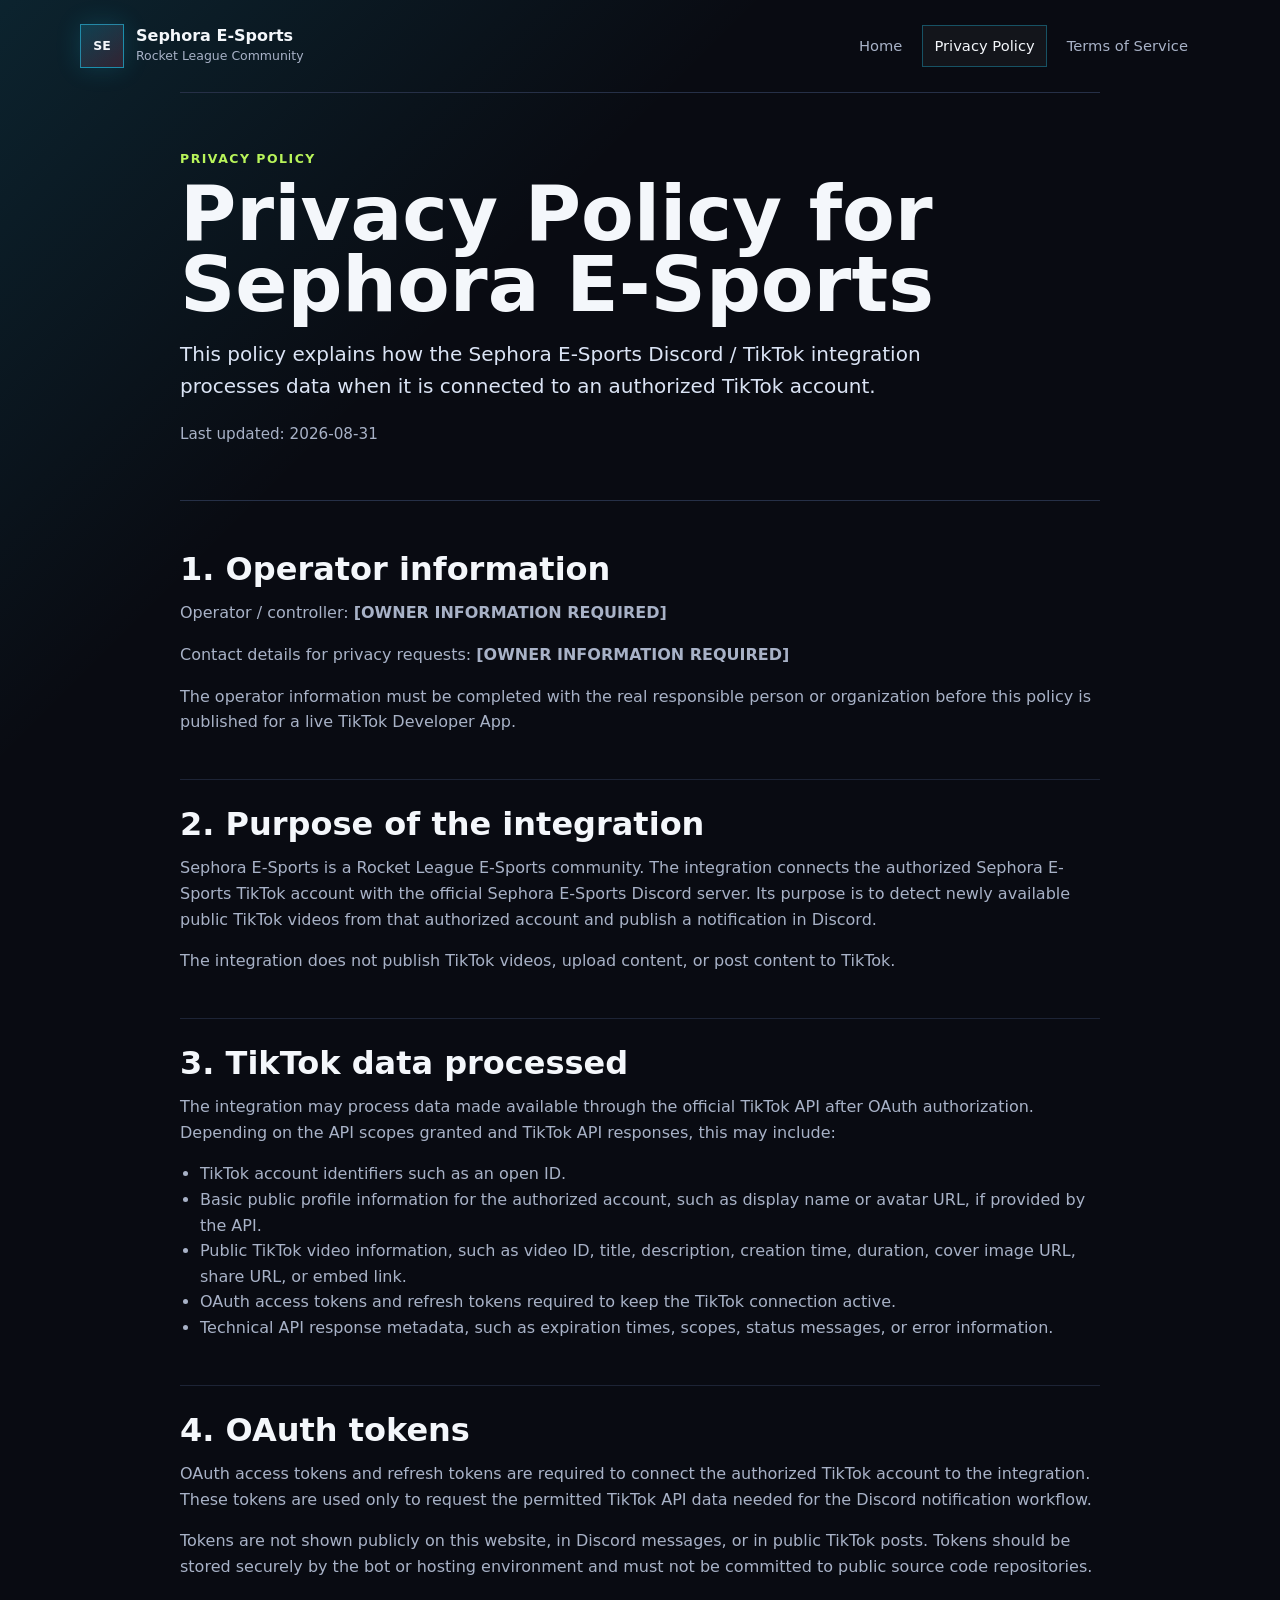
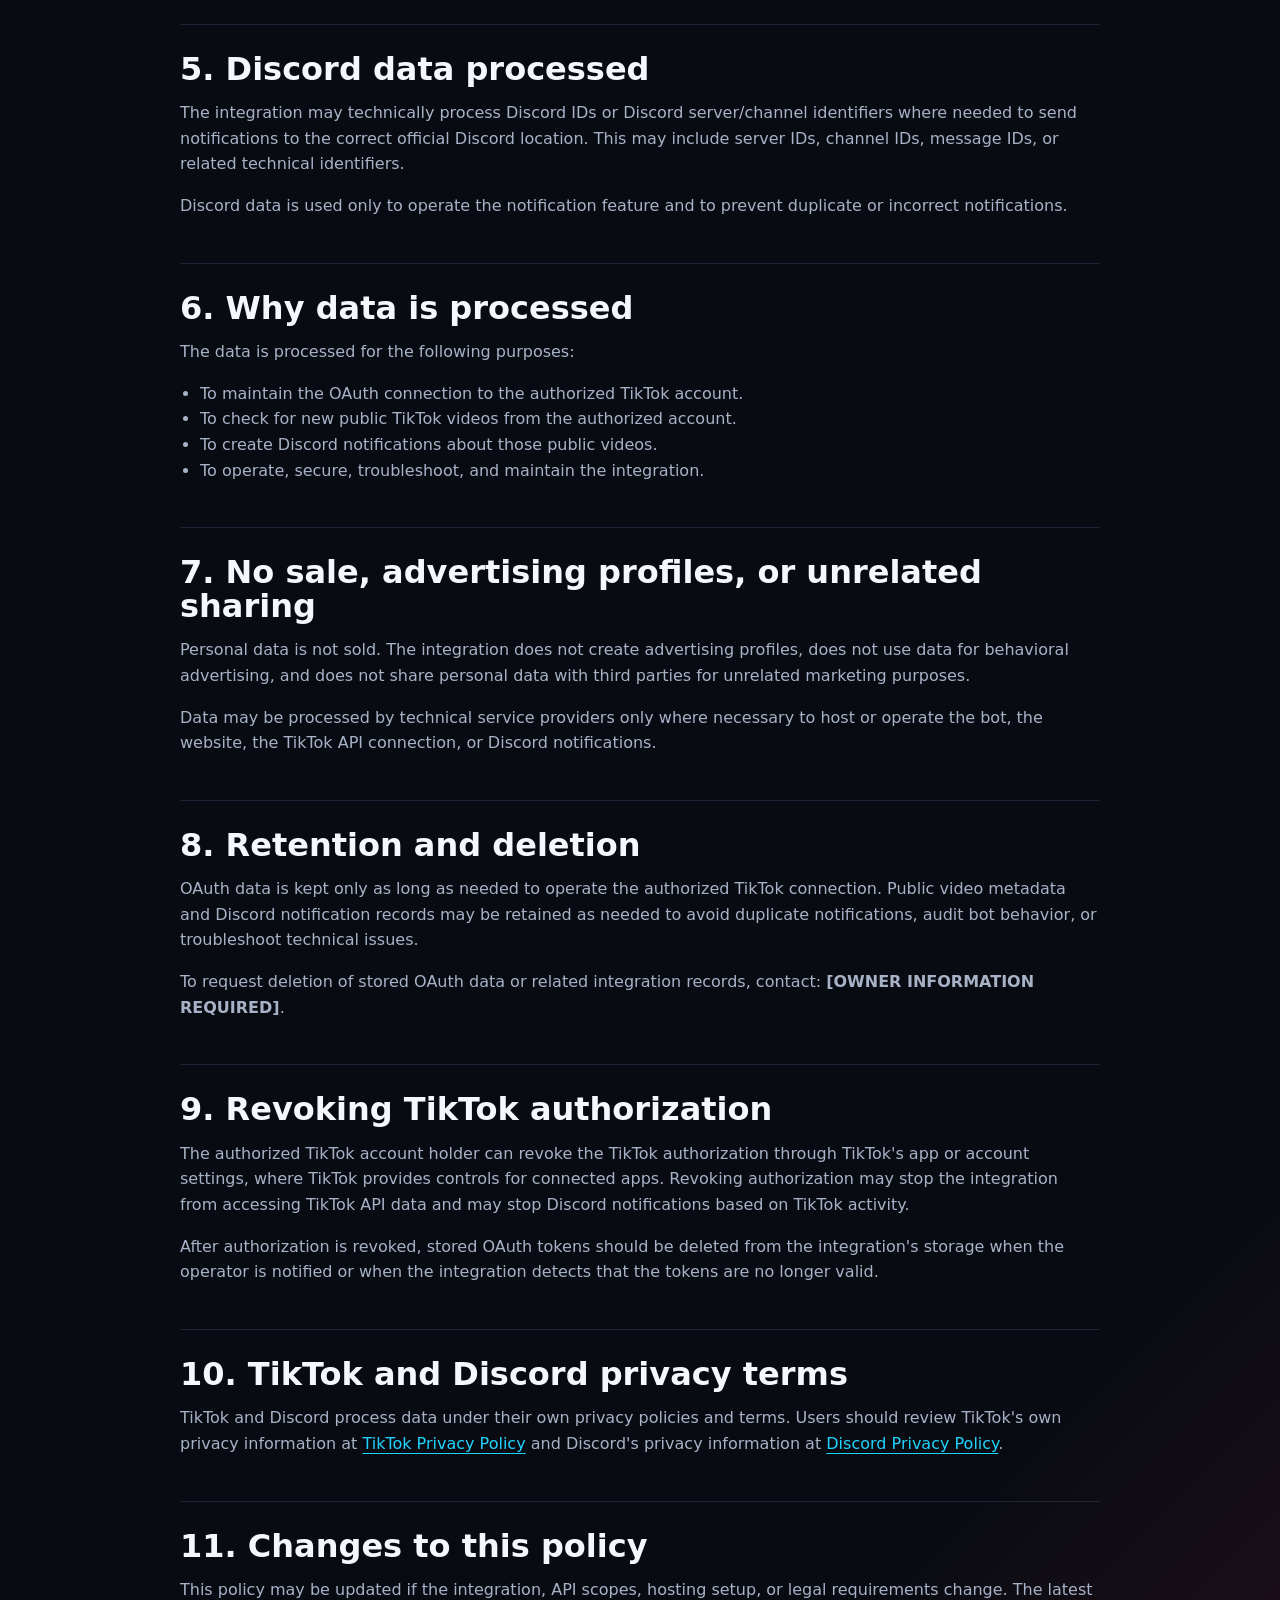
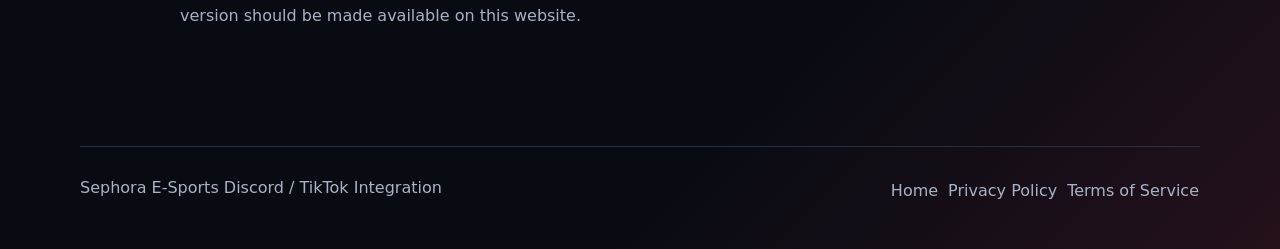
==== privacy/index.html @ 8995086f "Add files via upload" ====
<!doctype html>
<html lang="en">
  <head>
    <meta charset="utf-8">
    <meta name="viewport" content="width=device-width, initial-scale=1">
    <title>Privacy Policy | Sephora E-Sports</title>
    <meta name="description" content="Privacy Policy for the Sephora E-Sports Discord and TikTok integration.">
    <link rel="stylesheet" href="../assets/styles.css">
  </head>
  <body>
    <header class="site-header">
      <a class="brand" href="../" aria-label="Sephora E-Sports home">
        <span class="brand-mark" aria-hidden="true">SE</span>
        <span>
          <strong>Sephora E-Sports</strong>
          <small>Rocket League Community</small>
        </span>
      </a>
      <nav class="site-nav" aria-label="Main navigation">
        <a href="../">Home</a>
        <a aria-current="page" href="./">Privacy Policy</a>
        <a href="../terms/">Terms of Service</a>
      </nav>
    </header>

    <main class="document">
      <section class="document-hero">
        <p class="eyebrow">Privacy Policy</p>
        <h1>Privacy Policy for Sephora E-Sports</h1>
        <p class="lead">
          This policy explains how the Sephora E-Sports Discord / TikTok
          integration processes data when it is connected to an authorized
          TikTok account.
        </p>
        <p class="updated">Last updated: 2026-08-31</p>
      </section>

      <article class="legal-content">
        <section>
          <h2>1. Operator information</h2>
          <p>
            Operator / controller: <strong>[OWNER INFORMATION REQUIRED]</strong>
          </p>
          <p>
            Contact details for privacy requests:
            <strong>[OWNER INFORMATION REQUIRED]</strong>
          </p>
          <p>
            The operator information must be completed with the real responsible
            person or organization before this policy is published for a live
            TikTok Developer App.
          </p>
        </section>

        <section>
          <h2>2. Purpose of the integration</h2>
          <p>
            Sephora E-Sports is a Rocket League E-Sports community. The
            integration connects the authorized Sephora E-Sports TikTok account
            with the official Sephora E-Sports Discord server. Its purpose is to
            detect newly available public TikTok videos from that authorized
            account and publish a notification in Discord.
          </p>
          <p>
            The integration does not publish TikTok videos, upload content, or
            post content to TikTok.
          </p>
        </section>

        <section>
          <h2>3. TikTok data processed</h2>
          <p>
            The integration may process data made available through the official
            TikTok API after OAuth authorization. Depending on the API scopes
            granted and TikTok API responses, this may include:
          </p>
          <ul>
            <li>TikTok account identifiers such as an open ID.</li>
            <li>Basic public profile information for the authorized account, such as display name or avatar URL, if provided by the API.</li>
            <li>Public TikTok video information, such as video ID, title, description, creation time, duration, cover image URL, share URL, or embed link.</li>
            <li>OAuth access tokens and refresh tokens required to keep the TikTok connection active.</li>
            <li>Technical API response metadata, such as expiration times, scopes, status messages, or error information.</li>
          </ul>
        </section>

        <section>
          <h2>4. OAuth tokens</h2>
          <p>
            OAuth access tokens and refresh tokens are required to connect the
            authorized TikTok account to the integration. These tokens are used
            only to request the permitted TikTok API data needed for the Discord
            notification workflow.
          </p>
          <p>
            Tokens are not shown publicly on this website, in Discord messages,
            or in public TikTok posts. Tokens should be stored securely by the
            bot or hosting environment and must not be committed to public source
            code repositories.
          </p>
        </section>

        <section>
          <h2>5. Discord data processed</h2>
          <p>
            The integration may technically process Discord IDs or Discord
            server/channel identifiers where needed to send notifications to the
            correct official Discord location. This may include server IDs,
            channel IDs, message IDs, or related technical identifiers.
          </p>
          <p>
            Discord data is used only to operate the notification feature and to
            prevent duplicate or incorrect notifications.
          </p>
        </section>

        <section>
          <h2>6. Why data is processed</h2>
          <p>The data is processed for the following purposes:</p>
          <ul>
            <li>To maintain the OAuth connection to the authorized TikTok account.</li>
            <li>To check for new public TikTok videos from the authorized account.</li>
            <li>To create Discord notifications about those public videos.</li>
            <li>To operate, secure, troubleshoot, and maintain the integration.</li>
          </ul>
        </section>

        <section>
          <h2>7. No sale, advertising profiles, or unrelated sharing</h2>
          <p>
            Personal data is not sold. The integration does not create
            advertising profiles, does not use data for behavioral advertising,
            and does not share personal data with third parties for unrelated
            marketing purposes.
          </p>
          <p>
            Data may be processed by technical service providers only where
            necessary to host or operate the bot, the website, the TikTok API
            connection, or Discord notifications.
          </p>
        </section>

        <section>
          <h2>8. Retention and deletion</h2>
          <p>
            OAuth data is kept only as long as needed to operate the authorized
            TikTok connection. Public video metadata and Discord notification
            records may be retained as needed to avoid duplicate notifications,
            audit bot behavior, or troubleshoot technical issues.
          </p>
          <p>
            To request deletion of stored OAuth data or related integration
            records, contact: <strong>[OWNER INFORMATION REQUIRED]</strong>.
          </p>
        </section>

        <section>
          <h2>9. Revoking TikTok authorization</h2>
          <p>
            The authorized TikTok account holder can revoke the TikTok
            authorization through TikTok's app or account settings, where TikTok
            provides controls for connected apps. Revoking authorization may stop
            the integration from accessing TikTok API data and may stop Discord
            notifications based on TikTok activity.
          </p>
          <p>
            After authorization is revoked, stored OAuth tokens should be deleted
            from the integration's storage when the operator is notified or when
            the integration detects that the tokens are no longer valid.
          </p>
        </section>

        <section>
          <h2>10. TikTok and Discord privacy terms</h2>
          <p>
            TikTok and Discord process data under their own privacy policies and
            terms. Users should review TikTok's own privacy information at
            <a href="https://www.tiktok.com/legal/page/us/privacy-policy/en" rel="noreferrer">TikTok Privacy Policy</a>
            and Discord's privacy information at
            <a href="https://discord.com/privacy" rel="noreferrer">Discord Privacy Policy</a>.
          </p>
        </section>

        <section>
          <h2>11. Changes to this policy</h2>
          <p>
            This policy may be updated if the integration, API scopes, hosting
            setup, or legal requirements change. The latest version should be
            made available on this website.
          </p>
        </section>
      </article>
    </main>

    <footer class="site-footer">
      <p>Sephora E-Sports Discord / TikTok Integration</p>
      <nav aria-label="Footer navigation">
        <a href="../">Home</a>
        <a href="./">Privacy Policy</a>
        <a href="../terms/">Terms of Service</a>
      </nav>
    </footer>
  </body>
</html>
---- assets/styles.css ----
:root {
  color-scheme: dark;
  --bg: #090b12;
  --surface: #101522;
  --surface-strong: #151d2d;
  --line: #263047;
  --text: #f4f7fb;
  --muted: #a8b2c7;
  --cyan: #21d4fd;
  --red: #ff3f6c;
  --lime: #b8f45a;
  --amber: #ffc857;
  --shadow: 0 24px 70px rgba(0, 0, 0, 0.42);
}

* {
  box-sizing: border-box;
}

html {
  background: var(--bg);
}

body {
  min-height: 100vh;
  margin: 0;
  color: var(--text);
  font-family: Inter, ui-sans-serif, system-ui, -apple-system, BlinkMacSystemFont, "Segoe UI", sans-serif;
  line-height: 1.6;
  background:
    linear-gradient(135deg, rgba(33, 212, 253, 0.12), transparent 34rem),
    linear-gradient(315deg, rgba(255, 63, 108, 0.11), transparent 30rem),
    var(--bg);
}

a {
  color: inherit;
}

.site-header,
.site-footer {
  width: min(1120px, calc(100% - 32px));
  margin: 0 auto;
}

.site-header {
  display: flex;
  align-items: center;
  justify-content: space-between;
  gap: 24px;
  padding: 24px 0;
}

.brand {
  display: inline-flex;
  align-items: center;
  gap: 12px;
  text-decoration: none;
}

.brand-mark {
  display: grid;
  place-items: center;
  width: 44px;
  height: 44px;
  border: 1px solid rgba(33, 212, 253, 0.55);
  background: linear-gradient(145deg, rgba(33, 212, 253, 0.18), rgba(255, 63, 108, 0.16));
  color: var(--text);
  font-size: 0.78rem;
  font-weight: 800;
  letter-spacing: 0;
  text-transform: uppercase;
  box-shadow: 0 0 26px rgba(33, 212, 253, 0.16);
}

.brand strong,
.brand small {
  display: block;
}

.brand strong {
  font-size: 1rem;
  line-height: 1.2;
}

.brand small {
  color: var(--muted);
  font-size: 0.78rem;
}

.site-nav,
.site-footer nav {
  display: flex;
  align-items: center;
  gap: 8px;
  flex-wrap: wrap;
}

.site-nav a,
.site-footer a {
  color: var(--muted);
  text-decoration: none;
  border: 1px solid transparent;
}

.site-nav a {
  padding: 8px 11px;
  font-size: 0.92rem;
}

.site-nav a:hover,
.site-nav a:focus-visible,
.site-nav a[aria-current="page"] {
  color: var(--text);
  border-color: rgba(33, 212, 253, 0.32);
  background: rgba(255, 255, 255, 0.04);
  outline: none;
}

main {
  width: min(1120px, calc(100% - 32px));
  margin: 0 auto;
}

.hero {
  display: grid;
  grid-template-columns: minmax(0, 1.04fr) minmax(280px, 0.96fr);
  align-items: center;
  gap: 48px;
  min-height: calc(100vh - 188px);
  padding: 52px 0 64px;
}

.hero-copy {
  max-width: 680px;
}

.eyebrow {
  margin: 0 0 10px;
  color: var(--lime);
  font-size: 0.78rem;
  font-weight: 800;
  letter-spacing: 0.12em;
  text-transform: uppercase;
}

h1,
h2,
h3,
p {
  margin-top: 0;
}

h1 {
  margin-bottom: 18px;
  font-size: clamp(3rem, 9vw, 6.8rem);
  line-height: 0.92;
  letter-spacing: 0;
}

h2 {
  margin-bottom: 14px;
  font-size: clamp(1.8rem, 4vw, 3.3rem);
  line-height: 1.05;
  letter-spacing: 0;
}

h3 {
  margin-bottom: 10px;
  font-size: 1.08rem;
}

.lead {
  max-width: 64ch;
  color: #dbe4f5;
  font-size: clamp(1.05rem, 2vw, 1.25rem);
}

.action-row {
  display: flex;
  gap: 12px;
  flex-wrap: wrap;
  margin-top: 28px;
}

.button {
  display: inline-flex;
  align-items: center;
  justify-content: center;
  min-height: 46px;
  padding: 11px 16px;
  font-weight: 800;
  text-decoration: none;
  border: 1px solid var(--line);
}

.button.primary {
  color: #061016;
  background: var(--cyan);
  border-color: var(--cyan);
}

.button.secondary {
  color: var(--text);
  background: rgba(255, 255, 255, 0.04);
}

.button:hover,
.button:focus-visible {
  transform: translateY(-1px);
  outline: 2px solid rgba(255, 200, 87, 0.38);
  outline-offset: 3px;
}

.arena-visual {
  width: 100%;
  min-height: 340px;
}

.arena-frame {
  padding: 14px;
  border: 1px solid rgba(255, 255, 255, 0.11);
  background:
    linear-gradient(90deg, rgba(33, 212, 253, 0.2), transparent 26%, transparent 74%, rgba(255, 63, 108, 0.22)),
    var(--surface);
  box-shadow: var(--shadow);
}

.pitch {
  position: relative;
  aspect-ratio: 16 / 10;
  overflow: hidden;
  border: 1px solid rgba(244, 247, 251, 0.18);
  background:
    linear-gradient(rgba(255, 255, 255, 0.055) 1px, transparent 1px),
    linear-gradient(90deg, rgba(255, 255, 255, 0.055) 1px, transparent 1px),
    linear-gradient(90deg, rgba(33, 212, 253, 0.13), rgba(184, 244, 90, 0.09) 45%, rgba(255, 63, 108, 0.13));
  background-size: 38px 38px, 38px 38px, auto;
}

.center-line,
.goal,
.ball,
.car {
  position: absolute;
  display: block;
}

.center-line {
  inset: 0 auto 0 50%;
  width: 1px;
  background: rgba(244, 247, 251, 0.28);
}

.center-line::after {
  position: absolute;
  top: 50%;
  left: 50%;
  width: min(12vw, 118px);
  aspect-ratio: 1;
  border: 1px solid rgba(244, 247, 251, 0.23);
  content: "";
  transform: translate(-50%, -50%);
}

.goal {
  top: 34%;
  width: 12px;
  height: 32%;
  border: 1px solid rgba(244, 247, 251, 0.32);
  background: rgba(0, 0, 0, 0.18);
}

.goal-left {
  left: 0;
  border-left: 0;
}

.goal-right {
  right: 0;
  border-right: 0;
}

.ball {
  top: 47%;
  left: 51%;
  width: 18px;
  aspect-ratio: 1;
  background: var(--amber);
  box-shadow: 0 0 30px rgba(255, 200, 87, 0.55);
  transform: rotate(45deg);
}

.car {
  width: 64px;
  height: 28px;
  border: 1px solid rgba(255, 255, 255, 0.34);
  transform: skewX(-14deg);
}

.car-cyan {
  left: 21%;
  bottom: 24%;
  background: var(--cyan);
  box-shadow: 0 0 26px rgba(33, 212, 253, 0.45);
}

.car-red {
  right: 19%;
  top: 26%;
  background: var(--red);
  box-shadow: 0 0 26px rgba(255, 63, 108, 0.45);
}

.content-band,
.notice-band,
.document-hero,
.legal-content {
  border-top: 1px solid var(--line);
}

.content-band {
  padding: 72px 0;
}

.section-heading {
  max-width: 740px;
  margin-bottom: 30px;
}

.feature-grid {
  display: grid;
  grid-template-columns: repeat(4, minmax(0, 1fr));
  gap: 14px;
}

.feature-card {
  min-height: 230px;
  padding: 22px;
  border: 1px solid var(--line);
  background: rgba(16, 21, 34, 0.78);
}

.feature-card p,
.notice-band p,
.legal-content p,
.legal-content li {
  color: var(--muted);
}

.notice-band {
  display: grid;
  grid-template-columns: minmax(240px, 0.75fr) minmax(0, 1.25fr);
  gap: 32px;
  padding: 54px 0 76px;
}

.document {
  max-width: 920px;
}

.document-hero {
  padding: 56px 0 38px;
}

.document-hero h1 {
  font-size: clamp(2.4rem, 6vw, 4.9rem);
}

.updated {
  color: var(--muted);
  font-size: 0.95rem;
}

.legal-content {
  padding: 24px 0 74px;
}

.legal-content section {
  padding: 28px 0;
  border-bottom: 1px solid rgba(38, 48, 71, 0.7);
}

.legal-content section:last-child {
  border-bottom: 0;
}

.legal-content h2 {
  font-size: clamp(1.35rem, 3vw, 2rem);
}

.legal-content ul {
  padding-left: 1.25rem;
}

.legal-content a {
  color: var(--cyan);
  text-underline-offset: 4px;
}

.site-footer {
  display: flex;
  justify-content: space-between;
  gap: 18px;
  padding: 28px 0 42px;
  color: var(--muted);
  border-top: 1px solid var(--line);
}

.site-footer p {
  margin: 0;
}

.site-footer a {
  padding: 2px 0;
}

.site-footer a:hover,
.site-footer a:focus-visible {
  color: var(--text);
  outline: none;
}

@media (max-width: 880px) {
  .site-header,
  .site-footer,
  .notice-band {
    align-items: flex-start;
    flex-direction: column;
  }

  .hero {
    grid-template-columns: 1fr;
    gap: 28px;
    min-height: 0;
    padding-top: 40px;
  }

  .arena-visual {
    min-height: 0;
  }

  .feature-grid {
    grid-template-columns: repeat(2, minmax(0, 1fr));
  }

  .notice-band {
    display: flex;
  }
}

@media (max-width: 560px) {
  .site-header,
  .site-footer,
  main {
    width: min(100% - 24px, 1120px);
  }

  .site-nav {
    width: 100%;
  }

  .site-nav a {
    flex: 1 1 auto;
    text-align: center;
  }

  .action-row,
  .button {
    width: 100%;
  }

  .feature-grid {
    grid-template-columns: 1fr;
  }

  .feature-card {
    min-height: 0;
  }

  .car {
    width: 44px;
    height: 22px;
  }
}
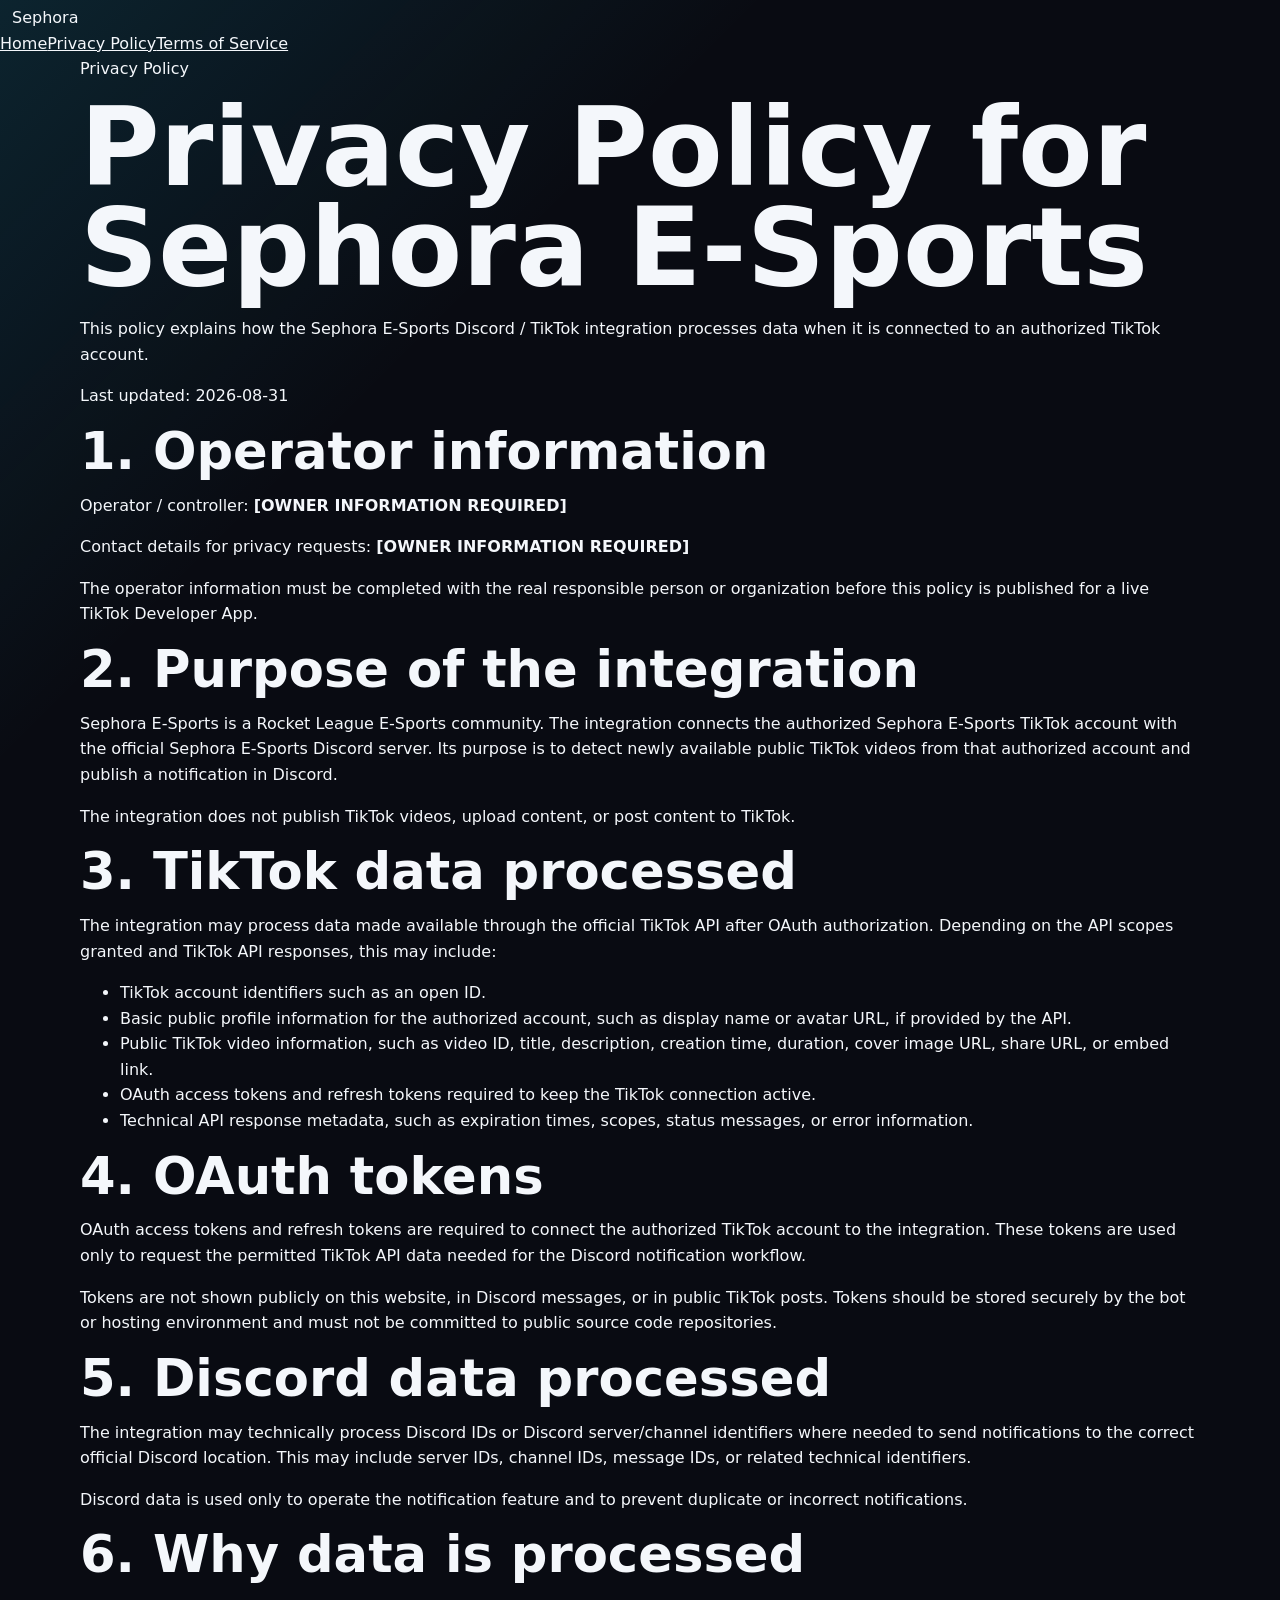
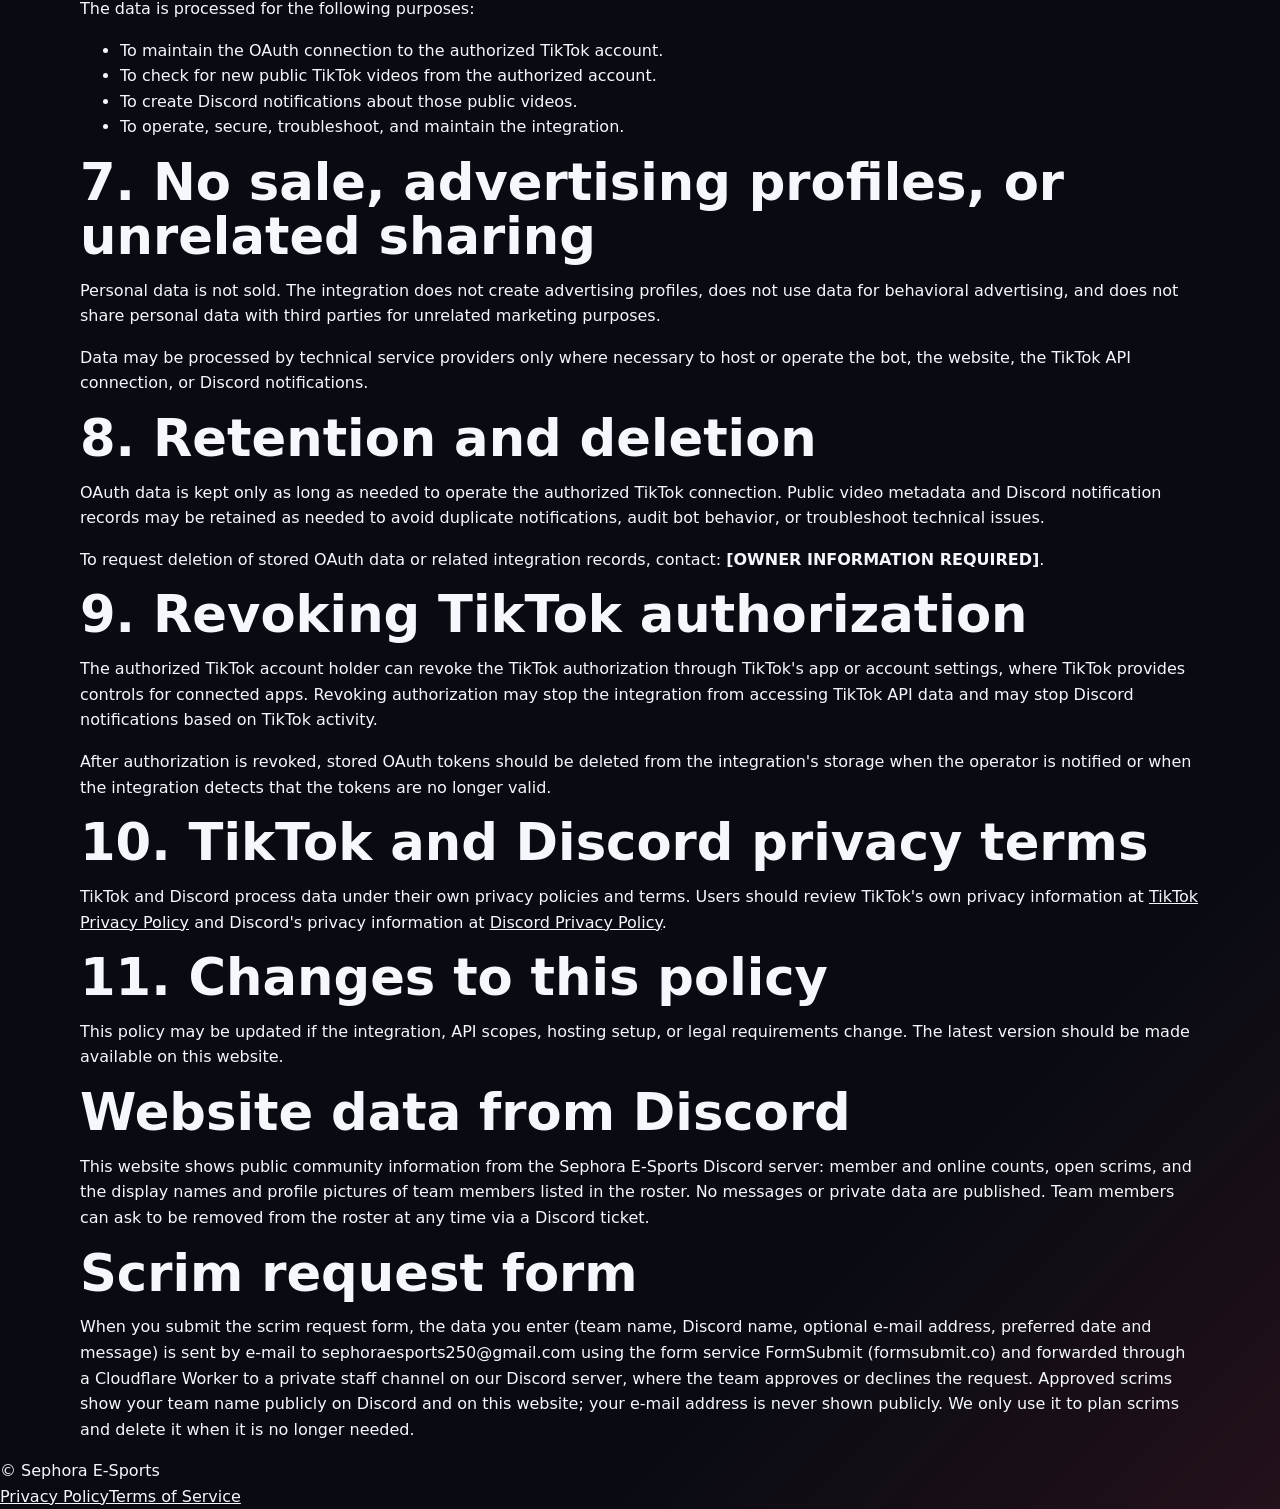
==== commit db3be972: "Website: neues Design + Scrim-Anfragen" ====
--- a/privacy/index.html
+++ b/privacy/index.html
@@ -1,41 +1,23 @@
 <!doctype html>
-<html lang="en">
-  <head>
-    <meta charset="utf-8">
-    <meta name="viewport" content="width=device-width, initial-scale=1">
-    <title>Privacy Policy | Sephora E-Sports</title>
-    <meta name="description" content="Privacy Policy for the Sephora E-Sports Discord and TikTok integration.">
-    <link rel="stylesheet" href="../assets/styles.css">
-  </head>
-  <body>
-    <header class="site-header">
-      <a class="brand" href="../" aria-label="Sephora E-Sports home">
-        <span class="brand-mark" aria-hidden="true">SE</span>
-        <span>
-          <strong>Sephora E-Sports</strong>
-          <small>Rocket League Community</small>
-        </span>
-      </a>
-      <nav class="site-nav" aria-label="Main navigation">
-        <a href="../">Home</a>
-        <a aria-current="page" href="./">Privacy Policy</a>
-        <a href="../terms/">Terms of Service</a>
-      </nav>
-    </header>
-
-    <main class="document">
-      <section class="document-hero">
-        <p class="eyebrow">Privacy Policy</p>
+<html lang="en"><head><meta charset="utf-8"><meta name="viewport" content="width=device-width,initial-scale=1">
+<title>Privacy Policy | Sephora E-Sports</title><meta name="description" content="Privacy Policy for Sephora E-Sports, its Discord bot, website and TikTok integration.">
+<link rel="icon" href="../assets/logo.png"><link rel="stylesheet" href="../assets/styles.css"></head>
+<body><div class="grid-bg"></div><div class="glow"></div>
+<header class="nav"><div class="wrap"><a class="brand" href="../"><img src="../assets/logo.png" alt="">Sephora</a>
+<nav class="links"><a href="../">Home</a><a href="../privacy/">Privacy Policy</a><a href="../terms/">Terms of Service</a></nav></div></header>
+<main class="wrap legal">
+      <section >
+        <p >Privacy Policy</p>
         <h1>Privacy Policy for Sephora E-Sports</h1>
-        <p class="lead">
+        <p >
           This policy explains how the Sephora E-Sports Discord / TikTok
           integration processes data when it is connected to an authorized
           TikTok account.
         </p>
-        <p class="updated">Last updated: 2026-08-31</p>
+        <p >Last updated: 2026-08-31</p>
       </section>
 
-      <article class="legal-content">
+      <article >
         <section>
           <h2>1. Operator information</h2>
           <p>
@@ -189,15 +171,7 @@
           </p>
         </section>
       </article>
-    </main>
-
-    <footer class="site-footer">
-      <p>Sephora E-Sports Discord / TikTok Integration</p>
-      <nav aria-label="Footer navigation">
-        <a href="../">Home</a>
-        <a href="./">Privacy Policy</a>
-        <a href="../terms/">Terms of Service</a>
-      </nav>
-    </footer>
-  </body>
-</html>
+<section><h2>Website data from Discord</h2><p>This website shows public community information from the Sephora E-Sports Discord server: member and online counts, open scrims, and the display names and profile pictures of team members listed in the roster. No messages or private data are published. Team members can ask to be removed from the roster at any time via a Discord ticket.</p>
+<h2>Scrim request form</h2><p>When you submit the scrim request form, the data you enter (team name, Discord name, optional e-mail address, preferred date and message) is sent by e-mail to sephoraesports250@gmail.com using the form service FormSubmit (formsubmit.co) and forwarded through a Cloudflare Worker to a private staff channel on our Discord server, where the team approves or declines the request. Approved scrims show your team name publicly on Discord and on this website; your e-mail address is never shown publicly. We only use it to plan scrims and delete it when it is no longer needed.</p></section></main>
+<footer><div class="wrap"><span>© Sephora E-Sports</span><nav><a href="../privacy/">Privacy Policy</a><a href="../terms/">Terms of Service</a></nav></div></footer>
+</body></html>
